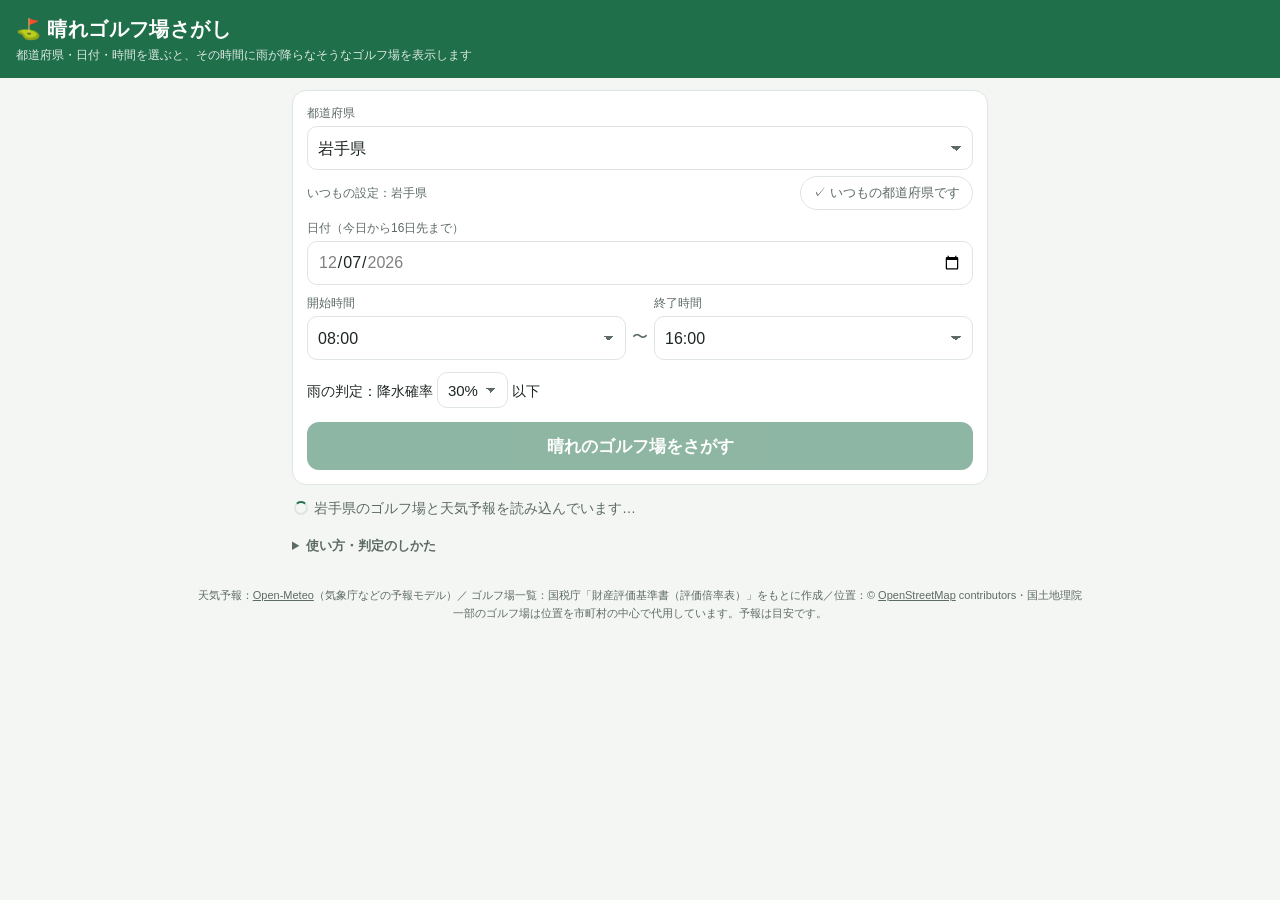
==== index.html @ 46c7e434 "完成版: 日ごとの晴れ数一覧、お気に入り・しぼりこみ・近い順、共有リンク、ダークモード - 16日分の予報を一度読み込み、日付・時間・降水確率の変更はその場で判定し直す - 日ごとの「雨なし」ゴルフ場" ====
<!DOCTYPE html>
<html lang="ja">
<head>
<meta charset="utf-8">
<meta name="viewport" content="width=device-width, initial-scale=1, viewport-fit=cover">
<meta name="apple-mobile-web-app-capable" content="yes">
<meta name="mobile-web-app-capable" content="yes">
<meta name="apple-mobile-web-app-title" content="晴れゴルフ">
<meta name="theme-color" content="#1f6f4a">
<meta name="apple-mobile-web-app-status-bar-style" content="black-translucent">
<meta name="description" content="都道府県と日付・時間を選ぶと、その時間に雨が降らなそうなゴルフ場を表示します。16日先まで、晴れるゴルフ場の多い日もわかります。">
<link rel="manifest" href="manifest.webmanifest">
<link rel="icon" type="image/png" sizes="192x192" href="icon-192.png">
<link rel="apple-touch-icon" href="apple-touch-icon.png">
<title>晴れゴルフ場さがし</title>
<style>
  :root{
    --bg:#f4f6f3; --card:#fff; --ink:#1d2621; --sub:#5d6b63; --line:#dfe5e0;
    --green:#1f6f4a; --green-soft:#e3f1e9; --amber:#a86a00; --amber-soft:#fbf0d9;
    --red:#b23a3a; --red-soft:#f8e2e2; --blue:#2a5fa8; --star:#d99a00;
  }
  @media (prefers-color-scheme: dark){
    :root{
      --bg:#121714; --card:#1b221e; --ink:#e6ece8; --sub:#9aa8a0; --line:#2c3630;
      --green:#3fa774; --green-soft:#1e3a2c; --amber:#e0a43a; --amber-soft:#3a2f1a;
      --red:#e07070; --red-soft:#3d2224; --blue:#7fa8e6; --star:#f0b72f;
    }
  }
  *{box-sizing:border-box}
  html{-webkit-text-size-adjust:100%}
  body{margin:0;font-family:-apple-system,BlinkMacSystemFont,"Hiragino Sans","Noto Sans JP",sans-serif;background:var(--bg);color:var(--ink)}
  header{background:#1f6f4a;color:#fff;padding:calc(16px + env(safe-area-inset-top)) 16px 14px}
  header h1{margin:0;font-size:20px;letter-spacing:.02em}
  header p{margin:4px 0 0;font-size:12px;opacity:.85}
  main{max-width:720px;margin:0 auto;padding:12px}
  .panel{background:var(--card);border:1px solid var(--line);border-radius:14px;padding:14px}
  label{display:block;font-size:12px;color:var(--sub);margin:0 0 4px}
  select,input[type=date],input[type=search]{width:100%;font-size:16px;padding:10px;border:1px solid var(--line);border-radius:10px;background:var(--card);color:var(--ink);appearance:none;-webkit-appearance:none;min-height:44px;font-family:inherit}
  select{background-image:linear-gradient(45deg,transparent 50%,var(--sub) 50%),linear-gradient(135deg,var(--sub) 50%,transparent 50%);background-position:calc(100% - 16px) 50%,calc(100% - 11px) 50%;background-size:5px 5px;background-repeat:no-repeat;padding-right:28px}
  .defrow{display:flex;justify-content:space-between;align-items:center;gap:8px;flex-wrap:wrap;margin-top:6px;font-size:12px;color:var(--sub)}
  .btn-o{font-size:13px;padding:6px 12px;min-height:34px;border:1px solid var(--green);color:var(--green);background:var(--card);border-radius:999px;font-family:inherit;cursor:pointer}
  .btn-o:disabled{border-color:var(--line);color:var(--sub);cursor:default}
  .row{margin-top:10px}
  .row3{display:grid;grid-template-columns:1fr auto 1fr;gap:6px;align-items:end;margin-top:10px}
  .row3 .tilde{padding-bottom:12px;color:var(--sub)}
  .opts{display:flex;flex-wrap:wrap;gap:10px 16px;align-items:center;margin-top:12px;font-size:14px}
  .opts select{width:auto;min-height:36px;padding:6px 28px 6px 10px;font-size:15px}
  button.go{width:100%;margin-top:14px;min-height:48px;font-size:17px;font-weight:700;color:#fff;background:#1f6f4a;border:0;border-radius:12px;font-family:inherit;cursor:pointer}
  button.go:disabled{opacity:.5}
  .msg{margin:12px 2px;font-size:14px;color:var(--sub);line-height:1.6}
  .msg small{font-size:12px}
  .err{color:var(--red)}
  .warn{color:var(--amber)}
  h2{font-size:14px;margin:16px 2px 6px;color:var(--sub);font-weight:700}
  .days{position:relative;display:flex;gap:6px;overflow-x:auto;padding:2px 2px 6px;scroll-snap-type:x proximity;-webkit-overflow-scrolling:touch}
  .day{flex:0 0 auto;width:62px;scroll-snap-align:start;text-align:center;border:1px solid var(--line);background:var(--card);color:var(--ink);border-radius:12px;padding:6px 2px 7px;font-family:inherit;cursor:pointer;position:relative}
  .day .d{font-size:12px;font-weight:700}
  .day .d.sat{color:var(--blue)} .day .d.sun{color:var(--red)}
  .day .n{font-size:17px;font-weight:700;margin-top:2px;color:var(--green)}
  .day .n small{font-size:10px;color:var(--sub);font-weight:400}
  .day .bar{height:5px;border-radius:3px;background:var(--red-soft);margin:5px 6px 0;overflow:hidden;display:flex}
  .day .bar i{display:block;height:100%}
  .day .bar .b0{background:var(--green)} .day .bar .b1{background:var(--amber)}
  .day.on{border-color:var(--green);box-shadow:0 0 0 2px var(--green) inset;background:var(--green-soft)}
  .day .best{position:absolute;top:-7px;right:-3px;font-size:10px;background:var(--star);color:#fff;border-radius:999px;padding:1px 5px;font-weight:700}
  .tools{display:grid;grid-template-columns:1fr auto;gap:8px;margin-top:8px}
  .tools .sub{grid-column:1/-1;display:flex;flex-wrap:wrap;gap:8px;align-items:center;font-size:14px}
  .tools select{width:auto;min-height:38px;padding:6px 28px 6px 10px;font-size:15px}
  .chk{display:flex;align-items:center;gap:6px;font-size:14px;color:var(--ink);margin:0;cursor:pointer}
  .chk input{width:20px;height:20px;accent-color:#1f6f4a}
  .tabs{display:grid;grid-template-columns:repeat(3,1fr);gap:6px;margin:10px 0;position:sticky;top:0;z-index:2;background:var(--bg);padding:6px 0}
  .tab{min-height:44px;font-size:14px;font-weight:700;border-radius:12px;border:1px solid var(--line);background:var(--card);color:var(--sub);font-family:inherit;cursor:pointer}
  .tab.on.t0{background:var(--green);border-color:var(--green);color:#fff}
  .tab.on.t1{background:var(--amber);border-color:var(--amber);color:#fff}
  .tab.on.t2{background:var(--red);border-color:var(--red);color:#fff}
  .pill{font-size:13px;padding:4px 10px;border-radius:999px;font-weight:600;white-space:nowrap}
  .ok{background:var(--green-soft);color:var(--green)}
  .mid{background:var(--amber-soft);color:var(--amber)}
  .ng{background:var(--red-soft);color:var(--red)}
  .card{background:var(--card);border:1px solid var(--line);border-radius:14px;padding:12px 14px;margin-bottom:10px}
  .top{display:flex;justify-content:space-between;gap:8px;align-items:flex-start}
  .nm{display:flex;gap:4px;align-items:flex-start;min-width:0}
  .fav{flex:0 0 auto;border:0;background:none;font-size:22px;line-height:1;padding:0 4px 0 0;color:var(--line);cursor:pointer;margin-top:-1px}
  .fav.on{color:var(--star)}
  .name{font-weight:700;font-size:16px;line-height:1.35;word-break:break-word}
  .name a{color:inherit;text-decoration:none}
  .name a::after{content:" ↗";font-size:12px;color:var(--sub)}
  .city{font-size:12px;color:var(--sub);margin-top:2px}
  .tags{display:flex;flex-direction:column;gap:4px;align-items:flex-end}
  .tag{font-size:11px;padding:2px 8px;border-radius:999px;background:var(--amber-soft);color:var(--amber);white-space:nowrap}
  .stats{display:flex;flex-wrap:wrap;gap:4px 14px;font-size:13px;color:var(--sub);margin-top:6px}
  .stats b{color:var(--ink);font-weight:600}
  .links{display:flex;gap:6px;margin-top:10px;flex-wrap:wrap}
  .links a{flex:1 1 0;min-width:96px;text-align:center;font-size:13px;font-weight:600;padding:8px 6px;border-radius:10px;border:1px solid var(--line);color:var(--ink);text-decoration:none;background:var(--card)}
  .hours{display:flex;gap:4px;overflow-x:auto;margin-top:8px;padding-bottom:2px}
  .h{flex:0 0 auto;min-width:44px;text-align:center;font-size:11px;color:var(--sub);background:var(--bg);border-radius:8px;padding:4px 2px}
  .h .ic{font-size:18px;line-height:1.3}
  .h.wet{background:var(--red-soft);color:var(--red)}
  .more{width:100%;min-height:44px;font-size:14px;border:1px dashed var(--line);background:none;color:var(--sub);border-radius:12px;font-family:inherit;cursor:pointer}
  .toast{position:fixed;left:50%;bottom:calc(20px + env(safe-area-inset-bottom));transform:translateX(-50%);background:#1d2621;color:#fff;font-size:14px;padding:10px 16px;border-radius:999px;opacity:0;transition:opacity .2s;pointer-events:none;z-index:9}
  .toast.show{opacity:.92}
  details.help{margin-top:16px;font-size:13px;color:var(--sub);line-height:1.7}
  details.help summary{cursor:pointer;font-weight:700}
  details.help ul{padding-left:1.2em;margin:6px 0}
  footer{font-size:11px;color:var(--sub);text-align:center;padding:18px 12px calc(28px + env(safe-area-inset-bottom));line-height:1.6}
  footer a{color:var(--sub)}
  .spinner{display:inline-block;width:14px;height:14px;border:2px solid var(--line);border-top-color:var(--green);border-radius:50%;animation:sp .8s linear infinite;vertical-align:-2px;margin-right:6px}
  @keyframes sp{to{transform:rotate(360deg)}}
  [hidden]{display:none!important}
</style>
</head>
<body>
<header>
  <h1>⛳ 晴れゴルフ場さがし</h1>
  <p>都道府県・日付・時間を選ぶと、その時間に雨が降らなそうなゴルフ場を表示します</p>
</header>
<main>
  <form class="panel" id="form">
    <label for="pref">都道府県</label>
    <select id="pref"></select>
    <div class="defrow">
      <span id="defNote"></span>
      <button type="button" class="btn-o" id="setDef">★ この都道府県をいつもの設定にする</button>
    </div>

    <div class="row">
      <label for="date">日付（今日から16日先まで）</label>
      <input type="date" id="date">
    </div>

    <div class="row3">
      <div><label for="start">開始時間</label><select id="start"></select></div>
      <div class="tilde">〜</div>
      <div><label for="end">終了時間</label><select id="end"></select></div>
    </div>

    <div class="opts">
      <span>雨の判定：降水確率
        <select id="thr" aria-label="雨なしと判定する降水確率">
          <option value="10">10%</option>
          <option value="20">20%</option>
          <option value="30" selected>30%</option>
          <option value="40">40%</option>
          <option value="50">50%</option>
        </select> 以下</span>
    </div>

    <button class="go" id="go" type="submit">晴れのゴルフ場をさがす</button>
  </form>

  <div id="status" class="msg" role="status" aria-live="polite"></div>

  <section id="result" hidden>
    <h2>日ごとの「雨なし」ゴルフ場の数 <small style="font-weight:400">（タップで日付を変更）</small></h2>
    <div id="days" class="days"></div>

    <div class="tools">
      <input type="search" id="q" placeholder="ゴルフ場名・市町村でしぼりこむ" aria-label="ゴルフ場名・市町村でしぼりこむ" enterkeyhint="search">
      <button type="button" class="btn-o" id="share" style="min-height:44px">共有</button>
      <div class="sub">
        <select id="sort" aria-label="並び順">
          <option value="rec">おすすめ順</option>
          <option value="near">現在地から近い順</option>
          <option value="name">名前順</option>
        </select>
        <label class="chk"><input type="checkbox" id="favOnly"> ★お気に入りだけ</label>
      </div>
    </div>

    <div id="summary" class="tabs" role="tablist"></div>
    <div id="list"></div>
  </section>

  <details class="help">
    <summary>使い方・判定のしかた</summary>
    <ul>
      <li><b>雨なし</b>：選んだ時間帯に雨量0mm・降水確率が設定値以下・雨や雪の天気マークなし。</li>
      <li><b>微妙</b>：雨量1mm未満で、降水確率50%以下。</li>
      <li><b>雨</b>：それ以外。</li>
      <li>日付・時間・降水確率を変えると、その場で結果が変わります。</li>
      <li>日付の一覧で、晴れるゴルフ場が多い日（<b>最多</b>）がわかります。</li>
      <li>☆をタップするとお気に入りに登録できます。この端末にだけ保存されます。</li>
      <li>天気予報は1日3回（5時・11時・18時ごろ）更新されます。</li>
    </ul>
  </details>
</main>
<footer>
  天気予報：<a href="https://open-meteo.com/" target="_blank" rel="noopener">Open-Meteo</a>（気象庁などの予報モデル）／
  ゴルフ場一覧：国税庁「財産評価基準書（評価倍率表）」をもとに作成／位置：© <a href="https://www.openstreetmap.org/copyright" target="_blank" rel="noopener">OpenStreetMap</a> contributors・国土地理院<br>
  一部のゴルフ場は位置を市町村の中心で代用しています。予報は目安です。
</footer>
<div id="toast" class="toast" role="status" aria-live="polite"></div>

<script>
(function(){
  "use strict";
  const PREFS = ["北海道","青森県","岩手県","宮城県","秋田県","山形県","福島県","茨城県","栃木県","群馬県","埼玉県","千葉県","東京都","神奈川県","新潟県","富山県","石川県","福井県","山梨県","長野県","岐阜県","静岡県","愛知県","三重県","滋賀県","京都府","大阪府","兵庫県","奈良県","和歌山県","鳥取県","島根県","岡山県","広島県","山口県","徳島県","香川県","愛媛県","高知県","福岡県","佐賀県","長崎県","熊本県","大分県","宮崎県","鹿児島県","沖縄県"];
  const WD = ["日","月","火","水","木","金","土"];
  // 念のため、練習場・パークゴルフなどは表示しない
  const HARD = /(練習|打ちっぱなし|打ちっ放し|ターゲットバード|パークゴルフ|グラウンド・?ゴルフ|グランドゴルフ|マレット|ゲートボール|GOLFERS24|ドライビングレンジ|driving range|ミニゴルフ|パターゴルフ|インドア|シミュレーション|シミュレーター|ゴルフスタジオ|golf studio|ステップゴルフ|SMART GOLF)/i;
  const DAYS = 16, H_FROM = 6, H_TO = 20, PAGE = 40;
  const $ = id => document.getElementById(id);

  // ---- 保存（使えない環境でも動くように） ----
  const store = {
    get(k){ try{ return JSON.parse(localStorage.getItem(k)); }catch(e){ return null; } },
    set(k,v){ try{ localStorage.setItem(k, JSON.stringify(v)); }catch(e){} }
  };

  // ---- 日付（日本時間） ----
  const jstYmd = (add=0) => new Date(Date.now() + 9*3600e3 + add*864e5).toISOString().slice(0,10);
  const dayDiff = (a,b) => Math.round((Date.parse(a+"T00:00:00Z") - Date.parse(b+"T00:00:00Z"))/864e5);
  const addDays = (d,n) => new Date(Date.parse(d+"T00:00:00Z") + n*864e5).toISOString().slice(0,10);
  const wday = d => new Date(d+"T00:00:00Z").getUTCDay();
  const md = d => (+d.slice(5,7))+"/"+(+d.slice(8,10));
  const timeLabel = m => String(Math.floor(m/60)).padStart(2,"0")+":"+String(m%60).padStart(2,"0");

  // ---- 設定 ----
  const DEFAULT_PREF = "03"; // 岩手県
  const settings = Object.assign({defaultPref: DEFAULT_PREF, thr:"30", start:480, end:960, sort:"rec"}, store.get("gw-settings") || {});
  delete settings.pref; // 旧版の「前回の都道府県」は使わない
  if(!PREFS[+settings.defaultPref-1]) settings.defaultPref = DEFAULT_PREF;
  const saveSettings = () => store.set("gw-settings", settings);
  const favs = new Set(store.get("gw-favs") || []);
  const saveFavs = () => store.set("gw-favs", [...favs]);

  // ---- フォーム ----
  PREFS.forEach((p,i)=>{
    const o=document.createElement("option");
    o.value=String(i+1).padStart(2,"0"); o.textContent=p; $("pref").appendChild(o);
  });
  for(let m=5*60; m<=20*60; m+=30){
    [$("start"),$("end")].forEach(sel=>{
      const o=document.createElement("option"); o.value=m; o.textContent=timeLabel(m); sel.appendChild(o);
    });
  }
  const today = jstYmd(0);
  $("date").min = today; $("date").max = jstYmd(DAYS-1);

  // URLの指定（共有リンク）＞ 保存した設定 ＞ 初期値
  const qs = new URLSearchParams(location.search);
  const validTime = v => v!=null && v!=="" && +v>=300 && +v<=1200 && +v%30===0;
  $("pref").value = PREFS[+qs.get("pref")-1] ? qs.get("pref").padStart(2,"0") : settings.defaultPref;
  $("date").value = (qs.get("date") && qs.get("date")>=$("date").min && qs.get("date")<=$("date").max) ? qs.get("date") : jstYmd(1);
  $("start").value = validTime(qs.get("s")) ? qs.get("s") : settings.start;
  $("end").value = validTime(qs.get("e")) ? qs.get("e") : settings.end;
  if(["10","20","30","40","50"].includes(String(settings.thr))) $("thr").value = settings.thr;
  $("sort").value = settings.sort==="near" ? "rec" : (settings.sort||"rec"); // 現在地は毎回確認する

  function updateDefUI(){
    $("defNote").textContent = "いつもの設定：" + PREFS[+settings.defaultPref-1];
    const same = $("pref").value === settings.defaultPref;
    $("setDef").disabled = same;
    $("setDef").textContent = same ? "✓ いつもの都道府県です" : "★ この都道府県をいつもの設定にする";
  }
  $("setDef").addEventListener("click", ()=>{ settings.defaultPref = $("pref").value; saveSettings(); updateDefUI(); toast("いつもの都道府県を "+PREFS[+settings.defaultPref-1]+" にしました"); });
  updateDefUI();

  // ---- 天気 ----
  function wIcon(c){
    if(c===0) return "☀️";
    if(c===1||c===2) return "🌤️";
    if(c===3) return "☁️";
    if(c===45||c===48) return "🌫️";
    if(c>=51&&c<=57) return "🌦️";
    if((c>=61&&c<=67)||(c>=80&&c<=82)) return "🌧️";
    if((c>=71&&c<=77)||c===85||c===86) return "🌨️";
    if(c>=95) return "⛈️";
    return "・";
  }
  const isWetCode = c => (c>=51&&c<=67)||(c>=71&&c<=86)||c>=95;

  // ---- ゴルフ場一覧（アプリに同梱。毎月自動更新） ----
  async function fetchCourses(prefCode){
    let res;
    try{ res = await fetch("courses/"+prefCode+".json", {cache:"no-cache"}); }
    catch(e){ throw new Error("ゴルフ場データを読み込めませんでした（通信エラー）"); }
    if(!res.ok) throw new Error("ゴルフ場データを読み込めませんでした（HTTP "+res.status+"）");
    const list = await res.json();
    return (Array.isArray(list)?list:[]).filter(c=>c && c.name && !HARD.test(c.name) && c.lat!=null && c.lon!=null);
  }

  // 天気は「1日3回 GitHub 上でまとめて取得した予報（weather/XX.json）」を使う。
  // 戻り値: {generated, start, hFrom, hTo, rows:[ゴルフ場ごとの予報 or null], source, stale}
  async function fetchPrebuilt(prefCode, courses){
    try{
      const res = await fetch("weather/"+prefCode+".json", {cache:"no-cache"});
      if(!res.ok) return null;
      const js = await res.json();
      if(!js.rows || !js.rows.length) return null;
      const idx = new Map(js.names.map((n,i)=>[n,i]));
      const rows = courses.map(c=>{
        let i = idx.get(c.name);
        if(i==null && js.lats){ // 名前がなければ15km以内のいちばん近い地点の予報を使う
          let bd = 15;
          js.lats.forEach((la,k)=>{ if(la==null) return; const d=distKm(c.lat,c.lon,la,js.lons[k]); if(d<bd){ bd=d; i=k; } });
        }
        return i==null ? null : js.rows[i];
      });
      if(rows.every(r=>!r)) return null;
      const age = Date.now() - new Date(js.generated).getTime();
      return {generated:js.generated, start:js.start, hFrom:js.hFrom, hTo:js.hTo, rows, source:"prebuilt", stale: !(age < 14*3600e3)};
    }catch(e){ return null; }
  }

  // 同梱の予報が使えないときは、Open-Meteo に直接問い合わせる（16日分）
  const sleep = ms => new Promise(r=>setTimeout(r,ms));
  async function getJSON(url, tries){
    let lastErr;
    for(let t=0;t<tries;t++){
      const ctl=new AbortController(); const timer=setTimeout(()=>ctl.abort(),15000);
      try{
        const res=await fetch(url,{signal:ctl.signal,cache:"no-store"});
        if(res.ok) return await res.json();
        let reason=""; try{ reason=(await res.json()).reason||""; }catch(e){}
        lastErr=new Error("HTTP "+res.status+(reason?" "+reason:""));
        if(res.status>=400 && res.status<500 && res.status!==429) throw lastErr;
      }catch(e){
        lastErr = e.name==="AbortError" ? new Error("タイムアウト") : e;
        if(/^HTTP 4(?!29)/.test(lastErr.message)) throw lastErr;
      }finally{ clearTimeout(timer); }
      if(t<tries-1) await sleep(800*(t+1));
    }
    throw lastErr;
  }
  function pack(w){
    const H=w.hourly, keep=[];
    H.time.forEach((t,i)=>{ const h=+t.slice(11,13); if(h>=H_FROM && h<=H_TO) keep.push(i); });
    const col=(k,s=1)=>keep.map(i=>H[k][i]==null?null:Math.round(H[k][i]*s));
    return {p:col("precipitation",10), pp:col("precipitation_probability"), c:col("weather_code"), t:col("temperature_2m"), w:col("wind_speed_10m")};
  }
  async function fetchDirect(prefCode, courses){
    const key="gw-direct-"+prefCode;
    const cached=store.get(key);
    if(cached && Date.now()-cached.t < 30*60e3 && cached.n===courses.length && cached.first===courses[0].name) return cached.data;
    const rows=new Array(courses.length).fill(null), CH=20, jobs=[];
    let failed=0, lastErr=null, done=0, start=null;
    for(let i=0;i<courses.length;i+=CH) jobs.push(i);
    async function run(i){
      const part=courses.slice(i,i+CH);
      const url="https://api.open-meteo.com/v1/forecast?latitude="+part.map(c=>c.lat).join(",")+
        "&longitude="+part.map(c=>c.lon).join(",")+
        "&hourly=precipitation,precipitation_probability,weather_code,temperature_2m,wind_speed_10m"+
        "&timezone=Asia%2FTokyo&wind_speed_unit=ms&forecast_days="+DAYS;
      try{
        const js=await getJSON(url,3);
        (Array.isArray(js)?js:[js]).forEach((w,k)=>{ rows[i+k]=pack(w); start=start||w.hourly.time[0].slice(0,10); });
      }catch(e){ failed+=part.length; lastErr=e; }
      done+=part.length;
      setStatus(`<span class="spinner"></span>天気予報サーバーに問い合わせ中… ${done} / ${courses.length}`);
    }
    await Promise.all([0,1,2].map(async()=>{ while(jobs.length) await run(jobs.shift()); }));
    if(failed===courses.length) throw new Error("天気予報サーバー（Open-Meteo）に接続できませんでした（"+(lastErr&&lastErr.message||"通信エラー")+"）");
    const data={generated:new Date().toISOString(), start, hFrom:H_FROM, hTo:H_TO, rows, source:"direct", stale:false};
    if(!failed) store.set(key,{t:Date.now(), n:courses.length, first:courses[0].name, data});
    return data;
  }

  async function fetchWeather(prefCode, courses){
    const pre = await fetchPrebuilt(prefCode, courses);
    if(pre && !pre.stale) return pre;
    try{ return await fetchDirect(prefCode, courses); }
    catch(e){ if(pre) return pre; throw e; } // 直接取れなければ、古くても同梱の予報を使う
  }

  // ---- 判定 ----
  // Open-Meteo の1時間ごとの値は「直前の1時間」。ラベル h は (h-1):00〜h:00 を表す。
  function evaluate(row, W, day, startMin, endMin, thr){
    if(!row || day<0) return null;
    const per=W.hTo-W.hFrom+1;
    const hFrom=Math.max(Math.floor(startMin/60)+1, W.hFrom), hTo=Math.min(Math.ceil(endMin/60), W.hTo);
    const hours=[];
    for(let h=hFrom; h<=hTo; h++){
      const i=day*per+(h-W.hFrom);
      if(i>=row.pp.length) return null;
      hours.push({h, p:row.p[i]==null?0:row.p[i]/10, pp:row.pp[i], c:row.c[i], t:row.t[i], ws:row.w[i]});
    }
    if(!hours.length) return null;
    const sum=hours.reduce((a,x)=>a+x.p,0);
    const pps=hours.map(x=>x.pp).filter(v=>v!=null);
    const maxPP=pps.length?Math.max(...pps):null;
    const temps=hours.map(x=>x.t).filter(v=>v!=null);
    const winds=hours.map(x=>x.ws).filter(v=>v!=null);
    const anyWet=hours.some(x=>isWetCode(x.c));
    let grade;
    if(sum<0.1 && (maxPP==null||maxPP<=thr) && !anyWet) grade=0;   // 雨なし
    else if(sum<1 && (maxPP==null||maxPP<=50)) grade=1;              // 微妙
    else grade=2;                                                     // 雨
    return {hours, sum, maxPP, grade,
      tMin:temps.length?Math.min(...temps):null, tMax:temps.length?Math.max(...temps):null,
      wMax:winds.length?Math.max(...winds):null};
  }

  // ---- 位置 ----
  function distKm(la1,lo1,la2,lo2){
    const dy=(la1-la2)*111, dx=(lo1-lo2)*111*Math.cos(la1*Math.PI/180);
    return Math.hypot(dx,dy);
  }
  let here=null;
  function locate(){
    return new Promise((ok,ng)=>{
      if(!navigator.geolocation) return ng(new Error("この端末では現在地を使えません"));
      navigator.geolocation.getCurrentPosition(
        p=>ok({lat:p.coords.latitude, lon:p.coords.longitude}),
        e=>ng(new Error(e.code===1?"現在地の利用が許可されていません":"現在地を取得できませんでした")),
        {enableHighAccuracy:false, timeout:15000, maximumAge:10*60e3});
    });
  }

  // ---- 画面 ----
  function setStatus(html,cls){ $("status").innerHTML=html; $("status").className="msg"+(cls?" "+cls:""); }
  const esc = s => String(s).replace(/[&<>"']/g,c=>({"&":"&amp;","<":"&lt;",">":"&gt;",'"':"&quot;","'":"&#39;"}[c]));
  let toastTimer;
  function toast(t){ const el=$("toast"); el.textContent=t; el.classList.add("show"); clearTimeout(toastTimer); toastTimer=setTimeout(()=>el.classList.remove("show"),2200); }
  const gs = q => "https://www.google.com/search?q="+encodeURIComponent(q);
  const favKey = (pref,name) => pref+"|"+name;

  // data: 読み込んだ県のゴルフ場と予報。view: 表示中の条件での判定結果
  let data=null, tab=0, shown=PAGE, autoTab=true;

  function params(){
    return {date:$("date").value, startMin:+$("start").value, endMin:+$("end").value, thr:+$("thr").value};
  }
  function syncURL(){
    if(!data) return;
    const p=params();
    const u=new URL(location.href);
    u.search=new URLSearchParams({pref:data.prefCode, date:p.date, s:p.startMin, e:p.endMin}).toString();
    try{ history.replaceState(null,"",u); }catch(e){}
  }

  function availableDays(){
    if(!data) return [];
    const W=data.W, out=[];
    const first=Math.max(0, dayDiff(today, W.start));
    const len=data.W.rows.find(r=>r).pp.length/(W.hTo-W.hFrom+1);
    for(let d=first; d<len && out.length<DAYS; d++) out.push({day:d, date:addDays(W.start,d)});
    return out;
  }

  function renderDays(){
    const p=params();
    const days=availableDays().map(x=>{
      const cnt=[0,0,0];
      data.courses.forEach((c,i)=>{ const e=evaluate(data.W.rows[i], data.W, x.day, p.startMin, p.endMin, p.thr); if(e) cnt[e.grade]++; });
      return Object.assign(x,{cnt, total:cnt[0]+cnt[1]+cnt[2]});
    });
    const best=Math.max(0,...days.map(x=>x.cnt[0]));
    $("days").innerHTML=days.map(x=>{
      const w=wday(x.date), tot=x.total||1;
      return `<button type="button" class="day${x.date===p.date?" on":""}" data-date="${x.date}" aria-pressed="${x.date===p.date}" aria-label="${md(x.date)}（${WD[w]}） 雨なし${x.cnt[0]}か所">
        ${best>0 && x.cnt[0]===best?'<span class="best">最多</span>':""}
        <div class="d${w===6?" sat":w===0?" sun":""}">${x.date===today?"今日":md(x.date)}<br>${WD[w]}</div>
        <div class="n">${x.cnt[0]}<small>か所</small></div>
        <div class="bar"><i class="b0" style="width:${x.cnt[0]/tot*100}%"></i><i class="b1" style="width:${x.cnt[1]/tot*100}%"></i></div>
      </button>`;
    }).join("");
    const on=$("days").querySelector(".day.on");
    if(on){ const box=$("days"); box.scrollLeft=on.offsetLeft-box.clientWidth/2+on.offsetWidth/2; }
  }

  function render(){
    if(!data) return;
    const p=params(), W=data.W, day=dayDiff(p.date, W.start);
    $("result").hidden=false;
    renderDays();

    let rows=[];
    data.courses.forEach((c,i)=>{
      const ev=evaluate(W.rows[i], W, day, p.startMin, p.endMin, p.thr);
      if(ev) rows.push({c, ev, fav:favs.has(favKey(data.prefCode,c.name)), km: here?distKm(here.lat,here.lon,c.lat,c.lon):null});
    });
    const total=rows.length;
    const q=$("q").value.trim().normalize("NFKC").toLowerCase();
    if(q) rows=rows.filter(r=>(r.c.name+" "+(r.c.city||"")).normalize("NFKC").toLowerCase().includes(q));
    if($("favOnly").checked) rows=rows.filter(r=>r.fav);

    const sort=$("sort").value;
    rows.sort((a,b)=>
      sort==="near" && a.km!=null ? a.km-b.km :
      sort==="name" ? a.c.name.localeCompare(b.c.name,"ja") :
      (b.fav-a.fav) || (a.ev.maxPP??0)-(b.ev.maxPP??0) || a.ev.sum-b.ev.sum || a.c.name.localeCompare(b.c.name,"ja"));

    const cnt=[0,0,0]; rows.forEach(r=>cnt[r.ev.grade]++);
    // 最初の表示で「雨なし」が0件なら、いちばん良い結果のタブを開く
    if(autoTab){ tab = cnt[0] ? 0 : cnt[1] ? 1 : cnt[2] ? 2 : 0; autoTab=false; }
    const names=["☀️ 雨なし","🌥️ 微妙","☔ 雨"];
    $("summary").innerHTML=names.map((n,i)=>`<button type="button" role="tab" class="tab t${i}${tab===i?" on":""}" data-tab="${i}" aria-selected="${tab===i}">${n} ${cnt[i]}</button>`).join("");

    let st=`<b>${esc(data.prefName)}</b>・${md(p.date)}（${WD[wday(p.date)]}）・${timeLabel(p.startMin)}〜${timeLabel(p.endMin)}：全${total}か所`;
    if(q || $("favOnly").checked) st+=`（しぼりこみ ${rows.length}か所）`;
    const g=new Date(W.generated);
    if(!isNaN(g)) st+=`<br><small>予報の取得：${g.toLocaleString("ja-JP",{timeZone:"Asia/Tokyo",month:"numeric",day:"numeric",hour:"2-digit",minute:"2-digit"})}${W.source==="direct"?"（天気予報サーバーから直接）":""}</small>`;
    if(W.stale) st+=`<br><span class="warn">※ 最新の予報を取得できなかったため、少し前の予報を表示しています。</span>`;
    const miss=data.courses.length-total;
    if(miss>0) st+=`<br><small>※ ${miss}か所はこの日の予報がないため一覧から外しています。</small>`;
    setStatus(st);

    const show=rows.filter(r=>r.ev.grade===tab);
    if(!show.length){
      const emp = (q || $("favOnly").checked) ? "条件に合うゴルフ場はありません。しぼりこみを外してみてください。" :
        ["雨なしのゴルフ場は見つかりませんでした。判定の降水確率を上げるか、「微妙」タブや他の日も見てみてください。","「微妙」のゴルフ場はありません。","雨のゴルフ場はありません。"][tab];
      $("list").innerHTML=`<div class="card">${emp}</div>`;
      return;
    }
    const labels=["雨なし","微妙","雨"], cls=["ok","mid","ng"];
    const html=show.slice(0,shown).map(r=>{
      const e=r.ev, c=r.c;
      const map="https://www.google.com/maps/search/?api=1&query="+encodeURIComponent(c.name+" "+data.prefName+(c.city||""));
      const hrs=e.hours.map(x=>`<div class="h${(x.p>=0.1||isWetCode(x.c))?" wet":""}"><div>${x.h-1}時</div><div class="ic">${wIcon(x.c)}</div><div>${x.pp!=null?x.pp+"%":"-"}</div></div>`).join("");
      const tags=[];
      if(e.wMax!=null && e.wMax>=8) tags.push("💨 風が強い");
      if(e.tMin!=null && e.tMin<=3) tags.push("🥶 寒い");
      if(e.tMax!=null && e.tMax>=33) tags.push("🥵 暑い");
      return `<div class="card">
        <div class="top">
          <div class="nm">
            <button type="button" class="fav${r.fav?" on":""}" data-fav="${esc(c.name)}" aria-pressed="${r.fav}" aria-label="お気に入り">${r.fav?"★":"☆"}</button>
            <div><div class="name"><a href="${map}" target="_blank" rel="noopener">${esc(c.name)}</a></div>
            ${c.city||r.km!=null?`<div class="city">${c.city?esc(c.city):""}${c.approx?"（位置はおおよそ）":""}${r.km!=null?`${c.city?"・":""}現在地から約${r.km<10?r.km.toFixed(1):Math.round(r.km)}km`:""}</div>`:""}</div>
          </div>
          <div class="tags"><span class="pill ${cls[e.grade]}">${labels[e.grade]}</span>${tags.map(t=>`<span class="tag">${t}</span>`).join("")}</div>
        </div>
        <div class="stats">
          <span>降水確率 最大 <b>${e.maxPP!=null?e.maxPP+"%":"-"}</b></span>
          <span>雨量 <b>${e.sum.toFixed(1)}mm</b></span>
          ${e.tMin!=null?`<span>気温 <b>${Math.round(e.tMin)}〜${Math.round(e.tMax)}℃</b></span>`:""}
          ${e.wMax!=null?`<span>風 最大 <b>${Math.round(e.wMax)}m/s</b></span>`:""}
        </div>
        <div class="hours">${hrs}</div>
        <div class="links">
          <a href="${gs(c.name+" ゴル天 天気")}" target="_blank" rel="noopener">⛳ ゴル天</a>
          <a href="${gs("site:weathernews.jp/golf "+c.name)}" target="_blank" rel="noopener">🌤️ ウェザーニュース</a>
          <a href="${gs(c.name+" 予約")}" target="_blank" rel="noopener">📅 予約</a>
        </div>
      </div>`;
    }).join("");
    $("list").innerHTML = html + (show.length>shown ? `<button type="button" class="more" id="more">もっと見る（残り${show.length-shown}か所）</button>` : "");
  }

  // ---- 検索 ----
  let loading=null;
  async function load(){
    const prefCode=$("pref").value, prefName=PREFS[+prefCode-1];
    const p=params();
    if(!p.date){ setStatus("日付を選んでください。","err"); return; }
    if(p.date<$("date").min || p.date>$("date").max){ setStatus("日付は今日から16日先までで選んでください。","err"); return; }
    if(p.endMin<=p.startMin){ setStatus("終了時間は開始時間より後にしてください。","err"); return; }
    const token={}; loading=token;
    $("go").disabled=true;
    try{
      setStatus(`<span class="spinner"></span>${prefName}のゴルフ場と天気予報を読み込んでいます…`);
      const courses=await fetchCourses(prefCode);
      if(loading!==token) return;
      if(!courses.length){ setStatus(prefName+"のゴルフ場データが見つかりませんでした。","err"); $("result").hidden=true; return; }
      const W=await fetchWeather(prefCode, courses);
      if(loading!==token) return;
      data={prefCode, prefName, courses, W};
      tab=0; shown=PAGE; autoTab=true;
      render(); syncURL();
    }catch(e){
      if(loading!==token) return;
      $("result").hidden=true; data=null;
      setStatus(esc(e.message||"エラーが発生しました")+"。電波の良い場所で、少し時間をおいて試してください。","err");
    }finally{
      if(loading===token) $("go").disabled=false;
    }
  }

  // 条件を変えたら、読み込み済みのデータでその場で判定し直す
  function recheck(){
    const p=params();
    settings.thr=$("thr").value; settings.start=p.startMin; settings.end=p.endMin; saveSettings();
    if(!data) return;
    if(p.endMin<=p.startMin){ setStatus("終了時間は開始時間より後にしてください。","err"); $("summary").innerHTML=""; $("list").innerHTML=""; return; }
    if(!p.date || p.date<$("date").min || p.date>$("date").max){ setStatus("日付は今日から16日先までで選んでください。","err"); return; }
    shown=PAGE; autoTab=true; render(); syncURL();
  }

  $("form").addEventListener("submit", ev=>{ ev.preventDefault(); load(); });
  $("pref").addEventListener("change", ()=>{ updateDefUI(); $("q").value=""; load(); });
  ["date","start","end","thr"].forEach(id=>$(id).addEventListener("change", recheck));
  $("days").addEventListener("click", e=>{
    const b=e.target.closest(".day"); if(!b) return;
    $("date").value=b.dataset.date; recheck();
  });
  $("summary").addEventListener("click", e=>{
    const b=e.target.closest(".tab"); if(!b) return;
    tab=+b.dataset.tab; shown=PAGE; render();
  });
  $("list").addEventListener("click", e=>{
    const f=e.target.closest(".fav");
    if(f){
      const k=favKey(data.prefCode, f.dataset.fav);
      if(favs.has(k)){ favs.delete(k); toast("お気に入りから外しました"); } else { favs.add(k); toast("お気に入りに追加しました"); }
      saveFavs(); render(); return;
    }
    if(e.target.id==="more"){ shown+=PAGE; render(); }
  });
  let qTimer;
  $("q").addEventListener("input", ()=>{ clearTimeout(qTimer); qTimer=setTimeout(()=>{ shown=PAGE; render(); },150); });
  $("favOnly").addEventListener("change", ()=>{ shown=PAGE; render(); });
  $("sort").addEventListener("change", async ()=>{
    const v=$("sort").value;
    if(v==="near" && !here){
      setStatus(`<span class="spinner"></span>現在地を確認しています…`);
      try{ here=await locate(); }
      catch(e){ $("sort").value="rec"; render(); toast(e.message); return; }
    }
    settings.sort=v; saveSettings(); shown=PAGE; render();
  });
  $("share").addEventListener("click", async ()=>{
    syncURL();
    const p=params();
    const title=`晴れゴルフ：${data?data.prefName:""} ${md(p.date)}（${WD[wday(p.date)]}）${timeLabel(p.startMin)}〜${timeLabel(p.endMin)}`;
    try{
      if(navigator.share){ await navigator.share({title, text:title, url:location.href}); return; }
      await navigator.clipboard.writeText(title+"\n"+location.href);
      toast("リンクをコピーしました");
    }catch(e){ if(e && e.name!=="AbortError") toast("共有できませんでした"); }
  });

  load(); // 開いたらすぐ、いつもの都道府県で表示する
})();
</script>
<script>
  if ("serviceWorker" in navigator && location.protocol === "https:") {
    window.addEventListener("load", () => { navigator.serviceWorker.register("sw.js").catch(()=>{}); });
  }
</script>
</body>
</html>
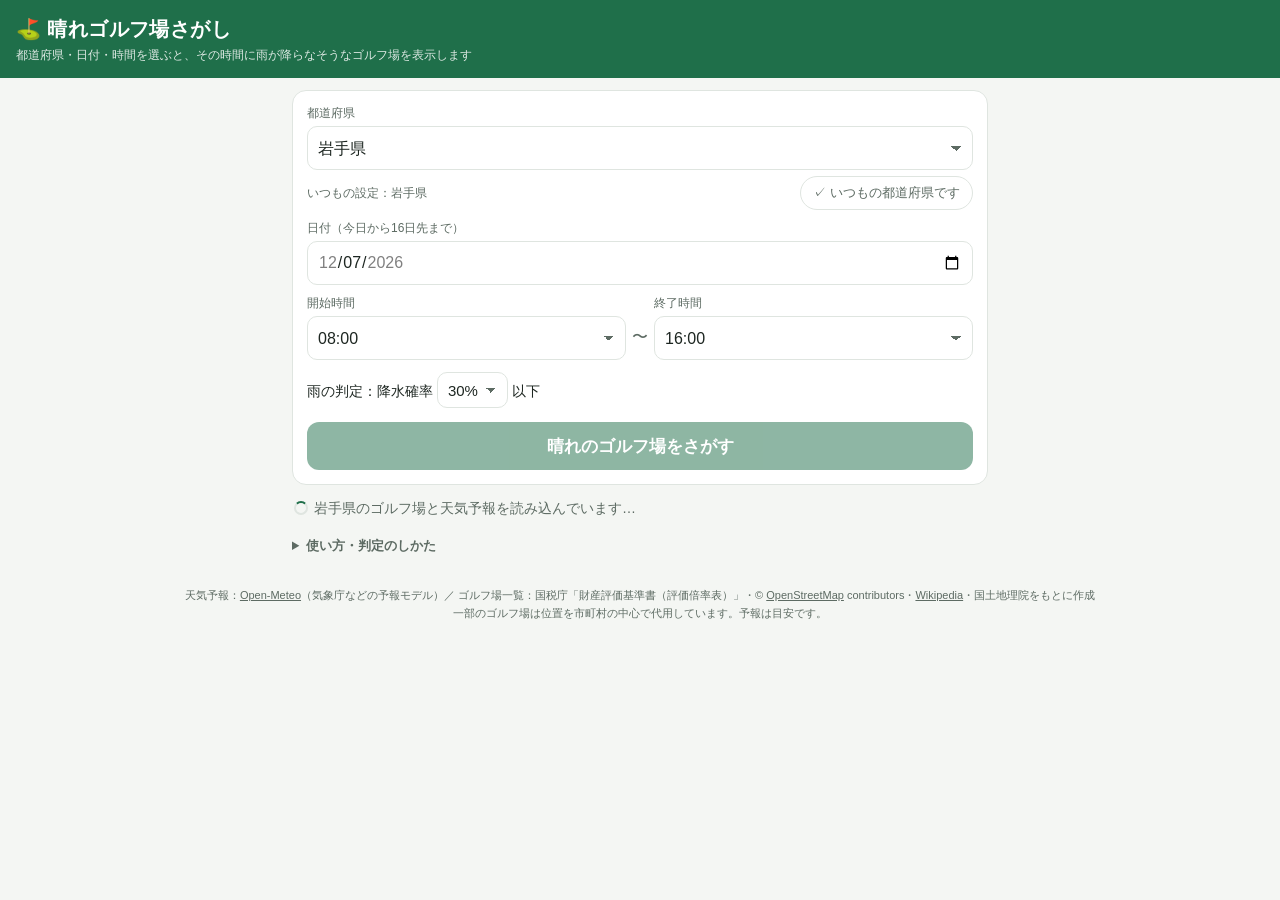
==== commit 33ddbe50: "ゴルフ場一覧の作成を改善: 表を列ごとに読む、重複・練習場・地域説明を除外、地図データとWikipediaで補う - 国税庁の表を表の構造（列）から読み、番号・途中で切れた名前・複数名の連結・市町村の" ====
--- a/index.html
+++ b/index.html
@@ -186,7 +186,7 @@
 </main>
 <footer>
   天気予報：<a href="https://open-meteo.com/" target="_blank" rel="noopener">Open-Meteo</a>（気象庁などの予報モデル）／
-  ゴルフ場一覧：国税庁「財産評価基準書（評価倍率表）」をもとに作成／位置：© <a href="https://www.openstreetmap.org/copyright" target="_blank" rel="noopener">OpenStreetMap</a> contributors・国土地理院<br>
+  ゴルフ場一覧：国税庁「財産評価基準書（評価倍率表）」・© <a href="https://www.openstreetmap.org/copyright" target="_blank" rel="noopener">OpenStreetMap</a> contributors・<a href="https://ja.wikipedia.org/" target="_blank" rel="noopener">Wikipedia</a>・国土地理院をもとに作成<br>
   一部のゴルフ場は位置を市町村の中心で代用しています。予報は目安です。
 </footer>
 <div id="toast" class="toast" role="status" aria-live="polite"></div>
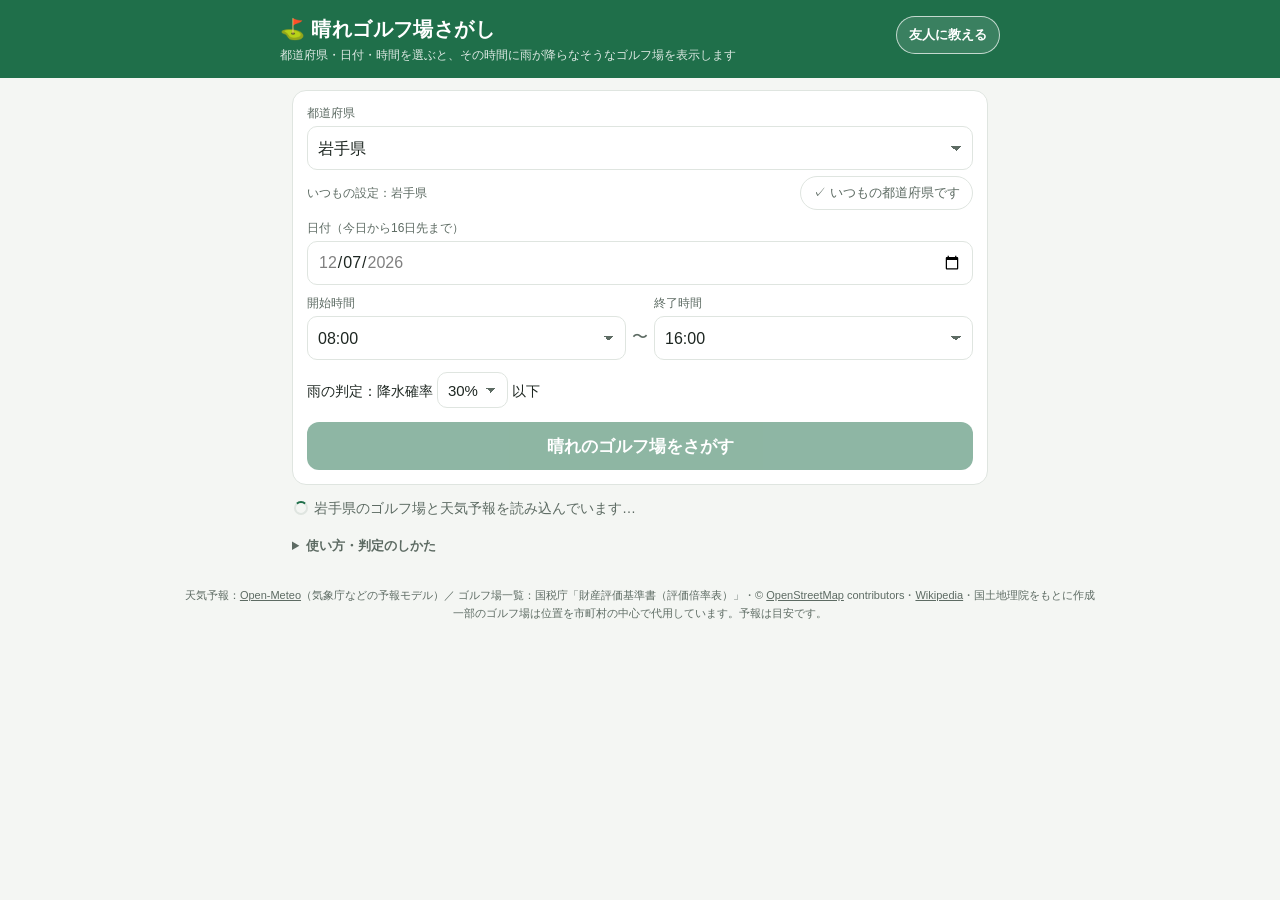
==== commit 993e57fe: "「友人に教える」を追加: アプリのQRコードとURLを切りかえて表示 - 見出しの「友人に教える」から、QRコード / URL を選んで表示（最後に選んだ方を覚える） - URLはコピー、LINEなど" ====
--- a/index.html
+++ b/index.html
@@ -6,6 +6,7 @@
 <meta name="apple-mobile-web-app-capable" content="yes">
 <meta name="mobile-web-app-capable" content="yes">
 <meta name="apple-mobile-web-app-title" content="晴れゴルフ">
+<meta name="robots" content="noindex, nofollow"><!-- 検索エンジンに載せない（アドレスを知っている人だけが使う） -->
 <meta name="theme-color" content="#1f6f4a">
 <meta name="apple-mobile-web-app-status-bar-style" content="black-translucent">
 <meta name="description" content="都道府県と日付・時間を選ぶと、その時間に雨が降らなそうなゴルフ場を表示します。16日先まで、晴れるゴルフ場の多い日もわかります。">
@@ -32,6 +33,27 @@
   header{background:#1f6f4a;color:#fff;padding:calc(16px + env(safe-area-inset-top)) 16px 14px}
   header h1{margin:0;font-size:20px;letter-spacing:.02em}
   header p{margin:4px 0 0;font-size:12px;opacity:.85}
+  .hd{display:flex;justify-content:space-between;align-items:flex-start;gap:10px;max-width:720px;margin:0 auto}
+  .invite-btn{flex:0 0 auto;font-size:13px;font-weight:700;padding:8px 12px;min-height:38px;border-radius:999px;border:1px solid rgba(255,255,255,.7);background:rgba(255,255,255,.12);color:#fff;font-family:inherit;cursor:pointer}
+  .sheet{position:fixed;inset:0;z-index:20;background:rgba(0,0,0,.45);display:flex;align-items:flex-end;justify-content:center}
+  .sheet-box{background:var(--card);color:var(--ink);width:100%;max-width:480px;max-height:92vh;overflow:auto;border-radius:18px 18px 0 0;padding:16px 16px calc(20px + env(safe-area-inset-bottom))}
+  @media (min-width:560px){ .sheet{align-items:center} .sheet-box{border-radius:18px} }
+  .sheet-head{display:flex;justify-content:space-between;align-items:center;gap:8px}
+  .sheet-head h2{margin:0;font-size:17px;color:var(--ink)}
+  .x{border:0;background:none;font-size:22px;line-height:1;color:var(--sub);padding:6px;cursor:pointer}
+  .seg{display:grid;grid-template-columns:1fr 1fr;gap:4px;background:var(--bg);border-radius:12px;padding:4px;margin:12px 0}
+  .seg button{min-height:40px;border:0;border-radius:9px;background:none;color:var(--sub);font-size:15px;font-weight:700;font-family:inherit;cursor:pointer}
+  .seg button.on{background:var(--card);color:var(--green);box-shadow:0 1px 3px rgba(0,0,0,.15)}
+  .qr{background:#fff;border-radius:12px;padding:10px;width:min(72vw,260px);margin:0 auto;aspect-ratio:1/1}
+  .qr svg{display:block;width:100%;height:100%}
+  .sheet p.note{font-size:13px;color:var(--sub);text-align:center;margin:10px 0 0;line-height:1.6}
+  .link{width:100%;font-size:15px;padding:12px;border:1px solid var(--line);border-radius:10px;background:var(--bg);color:var(--ink);font-family:ui-monospace,Menlo,monospace}
+  .row2{display:grid;grid-template-columns:1fr 1fr;gap:8px;margin-top:10px}
+  .row2 button{min-height:44px;font-size:15px;font-weight:700;border-radius:10px;font-family:inherit;cursor:pointer;border:1px solid var(--green)}
+  .row2 .pri{background:#1f6f4a;color:#fff;border-color:#1f6f4a}
+  .row2 .sec{background:var(--card);color:var(--green)}
+  .howto{font-size:13px;color:var(--sub);line-height:1.7;margin:14px 0 0;padding:10px 12px;background:var(--bg);border-radius:10px}
+  .howto b{color:var(--ink)}
   main{max-width:720px;margin:0 auto;padding:12px}
   .panel{background:var(--card);border:1px solid var(--line);border-radius:14px;padding:14px}
   label{display:block;font-size:12px;color:var(--sub);margin:0 0 4px}
@@ -111,8 +133,13 @@
 </head>
 <body>
 <header>
-  <h1>⛳ 晴れゴルフ場さがし</h1>
-  <p>都道府県・日付・時間を選ぶと、その時間に雨が降らなそうなゴルフ場を表示します</p>
+  <div class="hd">
+    <div>
+      <h1>⛳ 晴れゴルフ場さがし</h1>
+      <p>都道府県・日付・時間を選ぶと、その時間に雨が降らなそうなゴルフ場を表示します</p>
+    </div>
+    <button type="button" class="invite-btn" id="invite">友人に教える</button>
+  </div>
 </header>
 <main>
   <form class="panel" id="form">
@@ -157,6 +184,7 @@
     <div class="tools">
       <input type="search" id="q" placeholder="ゴルフ場名・市町村でしぼりこむ" aria-label="ゴルフ場名・市町村でしぼりこむ" enterkeyhint="search">
       <button type="button" class="btn-o" id="share" style="min-height:44px">共有</button>
+      <button type="button" class="btn-o" id="refresh" style="grid-column:1/-1;min-height:44px">↻ 最新の予報に更新</button>
       <div class="sub">
         <select id="sort" aria-label="並び順">
           <option value="rec">おすすめ順</option>
@@ -176,11 +204,11 @@
     <ul>
       <li><b>雨なし</b>：選んだ時間帯に雨量0mm・降水確率が設定値以下・雨や雪の天気マークなし。</li>
       <li><b>微妙</b>：雨量1mm未満で、降水確率50%以下。</li>
-      <li><b>雨</b>：それ以外。</li>
+      <li><b>雨</b>：それ以外。1時間の最大雨量が少ない順に並びます。</li>
       <li>日付・時間・降水確率を変えると、その場で結果が変わります。</li>
       <li>日付の一覧で、晴れるゴルフ場が多い日（<b>最多</b>）がわかります。</li>
       <li>☆をタップするとお気に入りに登録できます。この端末にだけ保存されます。</li>
-      <li>天気予報は1日3回（5時・11時・18時ごろ）更新されます。</li>
+      <li>天気予報は1日3回（5時・11時・18時ごろ）更新されます。「最新の予報に更新」を押すと、表示中の都道府県だけ、その場で最新の予報を取り直します（30分に1回まで）。</li>
     </ul>
   </details>
 </main>
@@ -191,6 +219,36 @@
 </footer>
 <div id="toast" class="toast" role="status" aria-live="polite"></div>
 
+<div id="sheet" class="sheet" hidden>
+  <div class="sheet-box" role="dialog" aria-modal="true" aria-labelledby="invTitle">
+    <div class="sheet-head">
+      <h2 id="invTitle">友人にアプリを教える</h2>
+      <button type="button" class="x" id="invClose" aria-label="閉じる">✕</button>
+    </div>
+    <div class="seg" role="tablist">
+      <button type="button" role="tab" id="segQr" data-mode="qr">QRコード</button>
+      <button type="button" role="tab" id="segUrl" data-mode="url">URL</button>
+    </div>
+    <div id="invQr">
+      <div class="qr" id="qrBox" role="img" aria-label="アプリのQRコード"></div>
+      <p class="note">相手のスマホのカメラで読み取ってもらってください。</p>
+    </div>
+    <div id="invUrl" hidden>
+      <input class="link" id="invLink" readonly aria-label="アプリのURL">
+      <div class="row2">
+        <button type="button" class="sec" id="invCopy">コピー</button>
+        <button type="button" class="pri" id="invSend">LINEなどで送る</button>
+      </div>
+    </div>
+    <div class="howto">
+      <b>ホーム画面に追加するには</b><br>
+      iPhone：Safari で開く →（共有ボタン）→「ホーム画面に追加」<br>
+      Android：Chrome で開く → メニュー（︙）→「ホーム画面に追加」
+    </div>
+  </div>
+</div>
+
+<script src="lib/qrcode.js"></script>
 <script>
 (function(){
   "use strict";
@@ -329,10 +387,15 @@
     const col=(k,s=1)=>keep.map(i=>H[k][i]==null?null:Math.round(H[k][i]*s));
     return {p:col("precipitation",10), pp:col("precipitation_probability"), c:col("weather_code"), t:col("temperature_2m"), w:col("wind_speed_10m")};
   }
-  async function fetchDirect(prefCode, courses){
+  // 30分以内にスマホから直接取った予報があれば使い回す（無料枠の節約）
+  function cachedDirect(prefCode, courses){
+    const c=store.get("gw-direct-"+prefCode);
+    return (c && Date.now()-c.t < 30*60e3 && c.n===courses.length && c.first===courses[0].name) ? c.data : null;
+  }
+  async function fetchDirect(prefCode, courses, fallback){
     const key="gw-direct-"+prefCode;
-    const cached=store.get(key);
-    if(cached && Date.now()-cached.t < 30*60e3 && cached.n===courses.length && cached.first===courses[0].name) return cached.data;
+    const cached=cachedDirect(prefCode, courses);
+    if(cached) return cached;
     const rows=new Array(courses.length).fill(null), CH=20, jobs=[];
     let failed=0, lastErr=null, done=0, start=null;
     for(let i=0;i<courses.length;i+=CH) jobs.push(i);
@@ -351,15 +414,19 @@
     }
     await Promise.all([0,1,2].map(async()=>{ while(jobs.length) await run(jobs.shift()); }));
     if(failed===courses.length) throw new Error("天気予報サーバー（Open-Meteo）に接続できませんでした（"+(lastErr&&lastErr.message||"通信エラー")+"）");
-    const data={generated:new Date().toISOString(), start, hFrom:H_FROM, hTo:H_TO, rows, source:"direct", stale:false};
+    // 一部取れなかったゴルフ場は、同じ日から始まる同梱の予報で補う
+    if(failed && fallback && fallback.start===start) rows.forEach((r,i)=>{ if(!r) rows[i]=fallback.rows[i]; });
+    const data={generated:new Date().toISOString(), start, hFrom:H_FROM, hTo:H_TO, rows, source:"direct", stale:false, failed};
     if(!failed) store.set(key,{t:Date.now(), n:courses.length, first:courses[0].name, data});
     return data;
   }
 
   async function fetchWeather(prefCode, courses){
     const pre = await fetchPrebuilt(prefCode, courses);
+    const mine = cachedDirect(prefCode, courses);   // さっき「最新の予報に更新」で取った分
+    if(mine && (!pre || new Date(mine.generated) > new Date(pre.generated))) return mine;
     if(pre && !pre.stale) return pre;
-    try{ return await fetchDirect(prefCode, courses); }
+    try{ return await fetchDirect(prefCode, courses, pre); }
     catch(e){ if(pre) return pre; throw e; } // 直接取れなければ、古くても同梱の予報を使う
   }
 
@@ -377,6 +444,7 @@
     }
     if(!hours.length) return null;
     const sum=hours.reduce((a,x)=>a+x.p,0);
+    const peak=hours.reduce((m,x)=>x.p>m.p?x:m, hours[0]);   // 1時間の雨量がいちばん多い時間
     const pps=hours.map(x=>x.pp).filter(v=>v!=null);
     const maxPP=pps.length?Math.max(...pps):null;
     const temps=hours.map(x=>x.t).filter(v=>v!=null);
@@ -386,7 +454,7 @@
     if(sum<0.1 && (maxPP==null||maxPP<=thr) && !anyWet) grade=0;   // 雨なし
     else if(sum<1 && (maxPP==null||maxPP<=50)) grade=1;              // 微妙
     else grade=2;                                                     // 雨
-    return {hours, sum, maxPP, grade,
+    return {hours, sum, maxPP, grade, pMax:peak.p, pMaxH:peak.h,
       tMin:temps.length?Math.min(...temps):null, tMax:temps.length?Math.max(...temps):null,
       wMax:winds.length?Math.max(...winds):null};
   }
@@ -479,7 +547,10 @@
     rows.sort((a,b)=>
       sort==="near" && a.km!=null ? a.km-b.km :
       sort==="name" ? a.c.name.localeCompare(b.c.name,"ja") :
-      (b.fav-a.fav) || (a.ev.maxPP??0)-(b.ev.maxPP??0) || a.ev.sum-b.ev.sum || a.c.name.localeCompare(b.c.name,"ja"));
+      (b.fav-a.fav) ||
+      // 「雨」は、1時間の最大雨量が少ない順（同じなら合計雨量・降水確率の少ない順）
+      (a.ev.grade===2 && b.ev.grade===2 ? a.ev.pMax-b.ev.pMax || a.ev.sum-b.ev.sum || (a.ev.maxPP??0)-(b.ev.maxPP??0) :
+        (a.ev.maxPP??0)-(b.ev.maxPP??0) || a.ev.sum-b.ev.sum) || a.c.name.localeCompare(b.c.name,"ja"));
 
     const cnt=[0,0,0]; rows.forEach(r=>cnt[r.ev.grade]++);
     // 最初の表示で「雨なし」が0件なら、いちばん良い結果のタブを開く
@@ -490,7 +561,7 @@
     let st=`<b>${esc(data.prefName)}</b>・${md(p.date)}（${WD[wday(p.date)]}）・${timeLabel(p.startMin)}〜${timeLabel(p.endMin)}：全${total}か所`;
     if(q || $("favOnly").checked) st+=`（しぼりこみ ${rows.length}か所）`;
     const g=new Date(W.generated);
-    if(!isNaN(g)) st+=`<br><small>予報の取得：${g.toLocaleString("ja-JP",{timeZone:"Asia/Tokyo",month:"numeric",day:"numeric",hour:"2-digit",minute:"2-digit"})}${W.source==="direct"?"（天気予報サーバーから直接）":""}</small>`;
+    if(!isNaN(g)) st+=`<br><small>予報の取得：${g.toLocaleString("ja-JP",{timeZone:"Asia/Tokyo",month:"numeric",day:"numeric",hour:"2-digit",minute:"2-digit"})}${W.source==="direct"?"（このスマホで最新に更新）":""}</small>`;
     if(W.stale) st+=`<br><span class="warn">※ 最新の予報を取得できなかったため、少し前の予報を表示しています。</span>`;
     const miss=data.courses.length-total;
     if(miss>0) st+=`<br><small>※ ${miss}か所はこの日の予報がないため一覧から外しています。</small>`;
@@ -524,6 +595,7 @@
         <div class="stats">
           <span>降水確率 最大 <b>${e.maxPP!=null?e.maxPP+"%":"-"}</b></span>
           <span>雨量 <b>${e.sum.toFixed(1)}mm</b></span>
+          ${e.pMax>0?`<span>1時間の最大 <b>${e.pMax.toFixed(1)}mm</b>（${e.pMaxH-1}時台）</span>`:""}
           ${e.tMin!=null?`<span>気温 <b>${Math.round(e.tMin)}〜${Math.round(e.tMax)}℃</b></span>`:""}
           ${e.wMax!=null?`<span>風 最大 <b>${Math.round(e.wMax)}m/s</b></span>`:""}
         </div>
@@ -609,6 +681,26 @@
     }
     settings.sort=v; saveSettings(); shown=PAGE; render();
   });
+  // 最新の予報に更新：表示中の県だけ、スマホから天気予報サーバーに直接問い合わせる
+  $("refresh").addEventListener("click", async ()=>{
+    if(!data) return;
+    const d=data, btn=$("refresh");
+    if(cachedDirect(d.prefCode, d.courses)){ toast("30分以内に更新済みです"); return; }
+    btn.disabled=true; $("go").disabled=true;
+    try{
+      const W=await fetchDirect(d.prefCode, d.courses, d.W.source==="prebuilt"?d.W:null);
+      if(data!==d) return; // 途中で県を変えた
+      data=Object.assign({}, d, {W});
+      shown=PAGE; render();
+      toast(W.failed ? `最新の予報に更新しました（${W.failed}か所は取得できず）` : "最新の予報に更新しました");
+    }catch(e){
+      if(data===d) render();
+      toast("更新できませんでした。少し時間をおいて試してください");
+    }finally{
+      btn.disabled=false; $("go").disabled=false;
+    }
+  });
+
   $("share").addEventListener("click", async ()=>{
     syncURL();
     const p=params();
@@ -620,6 +712,49 @@
     }catch(e){ if(e && e.name!=="AbortError") toast("共有できませんでした"); }
   });
 
+  // ---- 友人に教える（QRコード / URL） ----
+  const appURL = location.origin + location.pathname.replace(/index\.html$/, "");
+  let qrDone=false;
+  function setInviteMode(m){
+    $("invQr").hidden = m!=="qr"; $("invUrl").hidden = m!=="url";
+    $("segQr").classList.toggle("on", m==="qr"); $("segUrl").classList.toggle("on", m==="url");
+    $("segQr").setAttribute("aria-selected", m==="qr"); $("segUrl").setAttribute("aria-selected", m==="url");
+    if(m==="qr" && !qrDone){
+      try{
+        const q=qrcode(0,"M"); q.addData(appURL); q.make();
+        $("qrBox").innerHTML=q.createSvgTag({cellSize:4, margin:2, scalable:true});
+        qrDone=true;
+      }catch(e){ $("qrBox").textContent="QRコードを作れませんでした。URLで送ってください。"; }
+    }
+    settings.invMode=m; saveSettings();
+  }
+  function openInvite(){
+    $("invLink").value=appURL;
+    $("sheet").hidden=false;
+    setInviteMode(settings.invMode==="url" ? "url" : "qr");
+    $("invClose").focus();
+  }
+  function closeInvite(){ $("sheet").hidden=true; $("invite").focus(); }
+  $("invite").addEventListener("click", openInvite);
+  $("invClose").addEventListener("click", closeInvite);
+  $("sheet").addEventListener("click", e=>{ if(e.target.id==="sheet") closeInvite(); });
+  document.addEventListener("keydown", e=>{ if(e.key==="Escape" && !$("sheet").hidden) closeInvite(); });
+  $("segQr").addEventListener("click", ()=>setInviteMode("qr"));
+  $("segUrl").addEventListener("click", ()=>setInviteMode("url"));
+  $("invLink").addEventListener("focus", e=>e.target.select());
+  $("invCopy").addEventListener("click", async ()=>{
+    try{ await navigator.clipboard.writeText(appURL); toast("URLをコピーしました"); }
+    catch(e){ $("invLink").focus(); $("invLink").select(); toast("URLを長押ししてコピーしてください"); }
+  });
+  $("invSend").addEventListener("click", async ()=>{
+    const text="雨が降らなそうなゴルフ場をさがせるアプリです";
+    try{
+      if(navigator.share){ await navigator.share({title:"晴れゴルフ場さがし", text, url:appURL}); return; }
+      await navigator.clipboard.writeText(text+"\n"+appURL);
+      toast("この端末では送れないので、URLをコピーしました");
+    }catch(e){ if(e && e.name!=="AbortError") toast("送れませんでした。コピーして送ってください"); }
+  });
+
   load(); // 開いたらすぐ、いつもの都道府県で表示する
 })();
 </script>
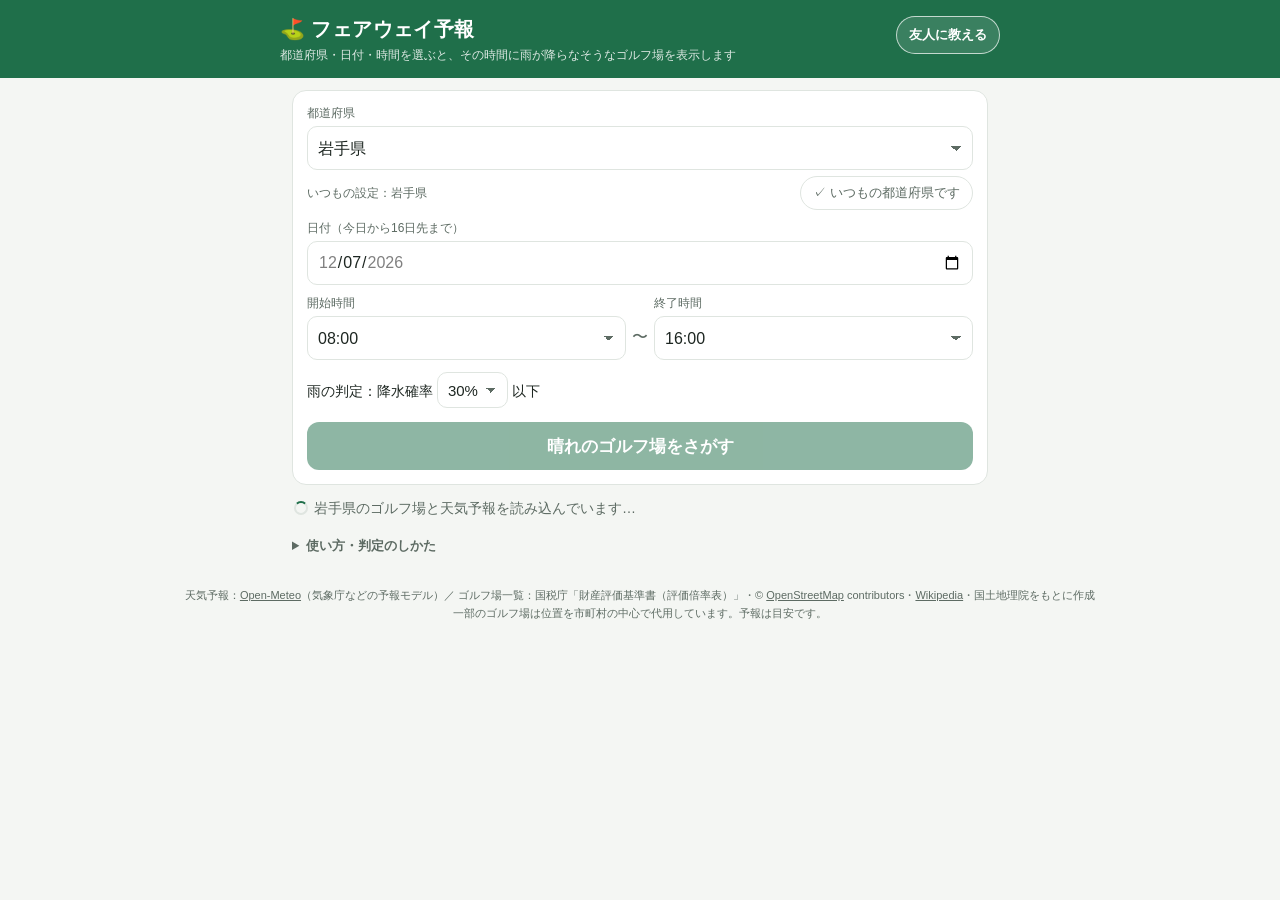
==== commit 91da6f07: "アプリの名前を「フェアウェイ予報」に変更 Co-Authored-By: Claude Opus 5.5 <noreply@anthropic.com> Claude-Session: https:/" ====
--- a/index.html
+++ b/index.html
@@ -5,7 +5,7 @@
 <meta name="viewport" content="width=device-width, initial-scale=1, viewport-fit=cover">
 <meta name="apple-mobile-web-app-capable" content="yes">
 <meta name="mobile-web-app-capable" content="yes">
-<meta name="apple-mobile-web-app-title" content="晴れゴルフ">
+<meta name="apple-mobile-web-app-title" content="フェアウェイ予報">
 <meta name="robots" content="noindex, nofollow"><!-- 検索エンジンに載せない（アドレスを知っている人だけが使う） -->
 <meta name="theme-color" content="#1f6f4a">
 <meta name="apple-mobile-web-app-status-bar-style" content="black-translucent">
@@ -13,7 +13,7 @@
 <link rel="manifest" href="manifest.webmanifest">
 <link rel="icon" type="image/png" sizes="192x192" href="icon-192.png">
 <link rel="apple-touch-icon" href="apple-touch-icon.png">
-<title>晴れゴルフ場さがし</title>
+<title>フェアウェイ予報</title>
 <style>
   :root{
     --bg:#f4f6f3; --card:#fff; --ink:#1d2621; --sub:#5d6b63; --line:#dfe5e0;
@@ -135,7 +135,7 @@
 <header>
   <div class="hd">
     <div>
-      <h1>⛳ 晴れゴルフ場さがし</h1>
+      <h1>⛳ フェアウェイ予報</h1>
       <p>都道府県・日付・時間を選ぶと、その時間に雨が降らなそうなゴルフ場を表示します</p>
     </div>
     <button type="button" class="invite-btn" id="invite">友人に教える</button>
@@ -704,7 +704,7 @@
   $("share").addEventListener("click", async ()=>{
     syncURL();
     const p=params();
-    const title=`晴れゴルフ：${data?data.prefName:""} ${md(p.date)}（${WD[wday(p.date)]}）${timeLabel(p.startMin)}〜${timeLabel(p.endMin)}`;
+    const title=`フェアウェイ予報：${data?data.prefName:""} ${md(p.date)}（${WD[wday(p.date)]}）${timeLabel(p.startMin)}〜${timeLabel(p.endMin)}`;
     try{
       if(navigator.share){ await navigator.share({title, text:title, url:location.href}); return; }
       await navigator.clipboard.writeText(title+"\n"+location.href);
@@ -749,7 +749,7 @@
   $("invSend").addEventListener("click", async ()=>{
     const text="雨が降らなそうなゴルフ場をさがせるアプリです";
     try{
-      if(navigator.share){ await navigator.share({title:"晴れゴルフ場さがし", text, url:appURL}); return; }
+      if(navigator.share){ await navigator.share({title:"フェアウェイ予報", text, url:appURL}); return; }
       await navigator.clipboard.writeText(text+"\n"+appURL);
       toast("この端末では送れないので、URLをコピーしました");
     }catch(e){ if(e && e.name!=="AbortError") toast("送れませんでした。コピーして送ってください"); }
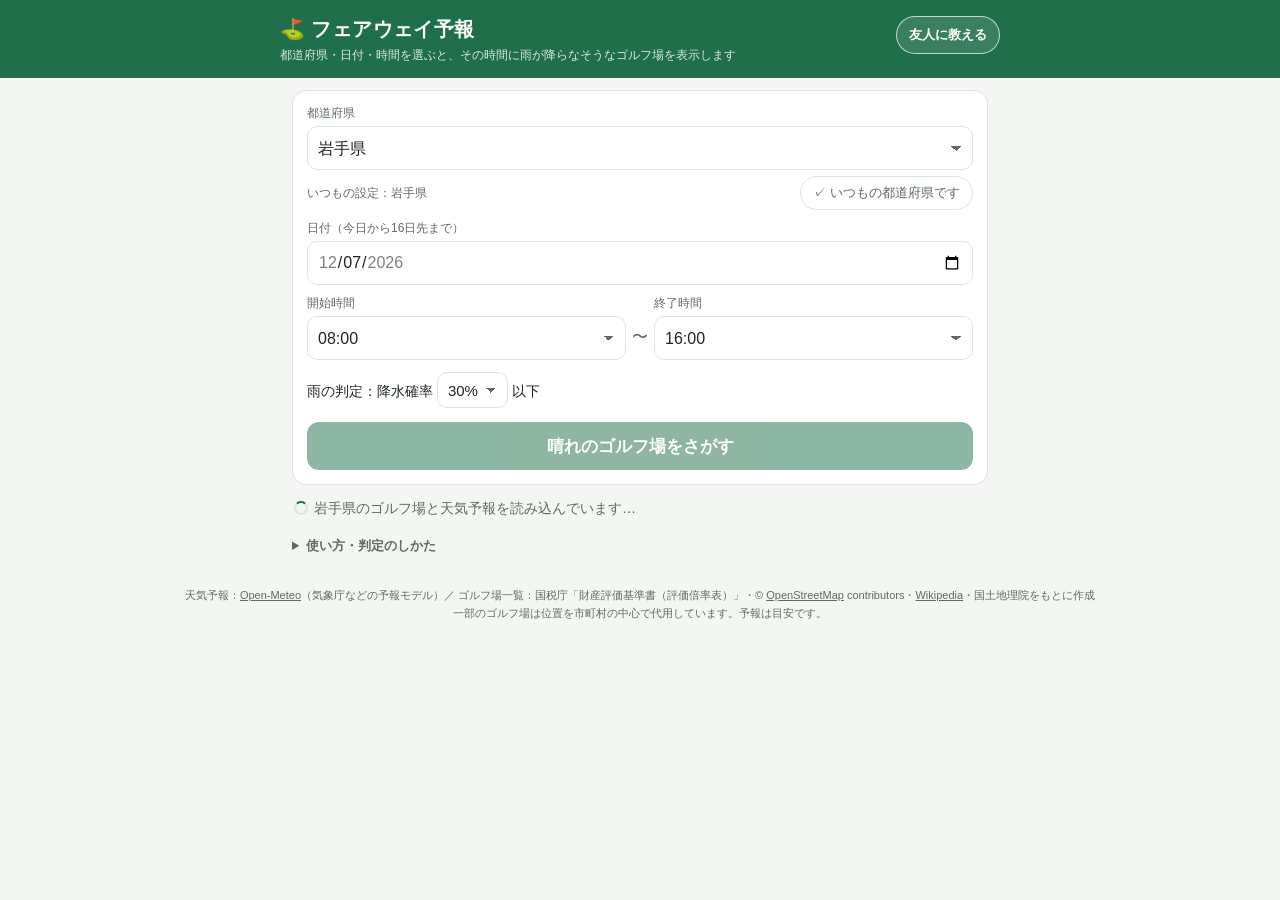
==== commit 61efd5fb: "インストール画面に古い名前が出ないよう、設定ファイル（manifest）を読み直させる - manifest のアドレスに版（?v=2）を付けて、ブラウザが前の設定を使い続けないようにする - man" ====
--- a/index.html
+++ b/index.html
@@ -10,7 +10,7 @@
 <meta name="theme-color" content="#1f6f4a">
 <meta name="apple-mobile-web-app-status-bar-style" content="black-translucent">
 <meta name="description" content="都道府県と日付・時間を選ぶと、その時間に雨が降らなそうなゴルフ場を表示します。16日先まで、晴れるゴルフ場の多い日もわかります。">
-<link rel="manifest" href="manifest.webmanifest">
+<link rel="manifest" href="manifest.webmanifest?v=2"><!-- 名前などを変えたら v を上げる（ブラウザが前の設定を使い続けないように） -->
 <link rel="icon" type="image/png" sizes="192x192" href="icon-192.png">
 <link rel="apple-touch-icon" href="apple-touch-icon.png">
 <title>フェアウェイ予報</title>
